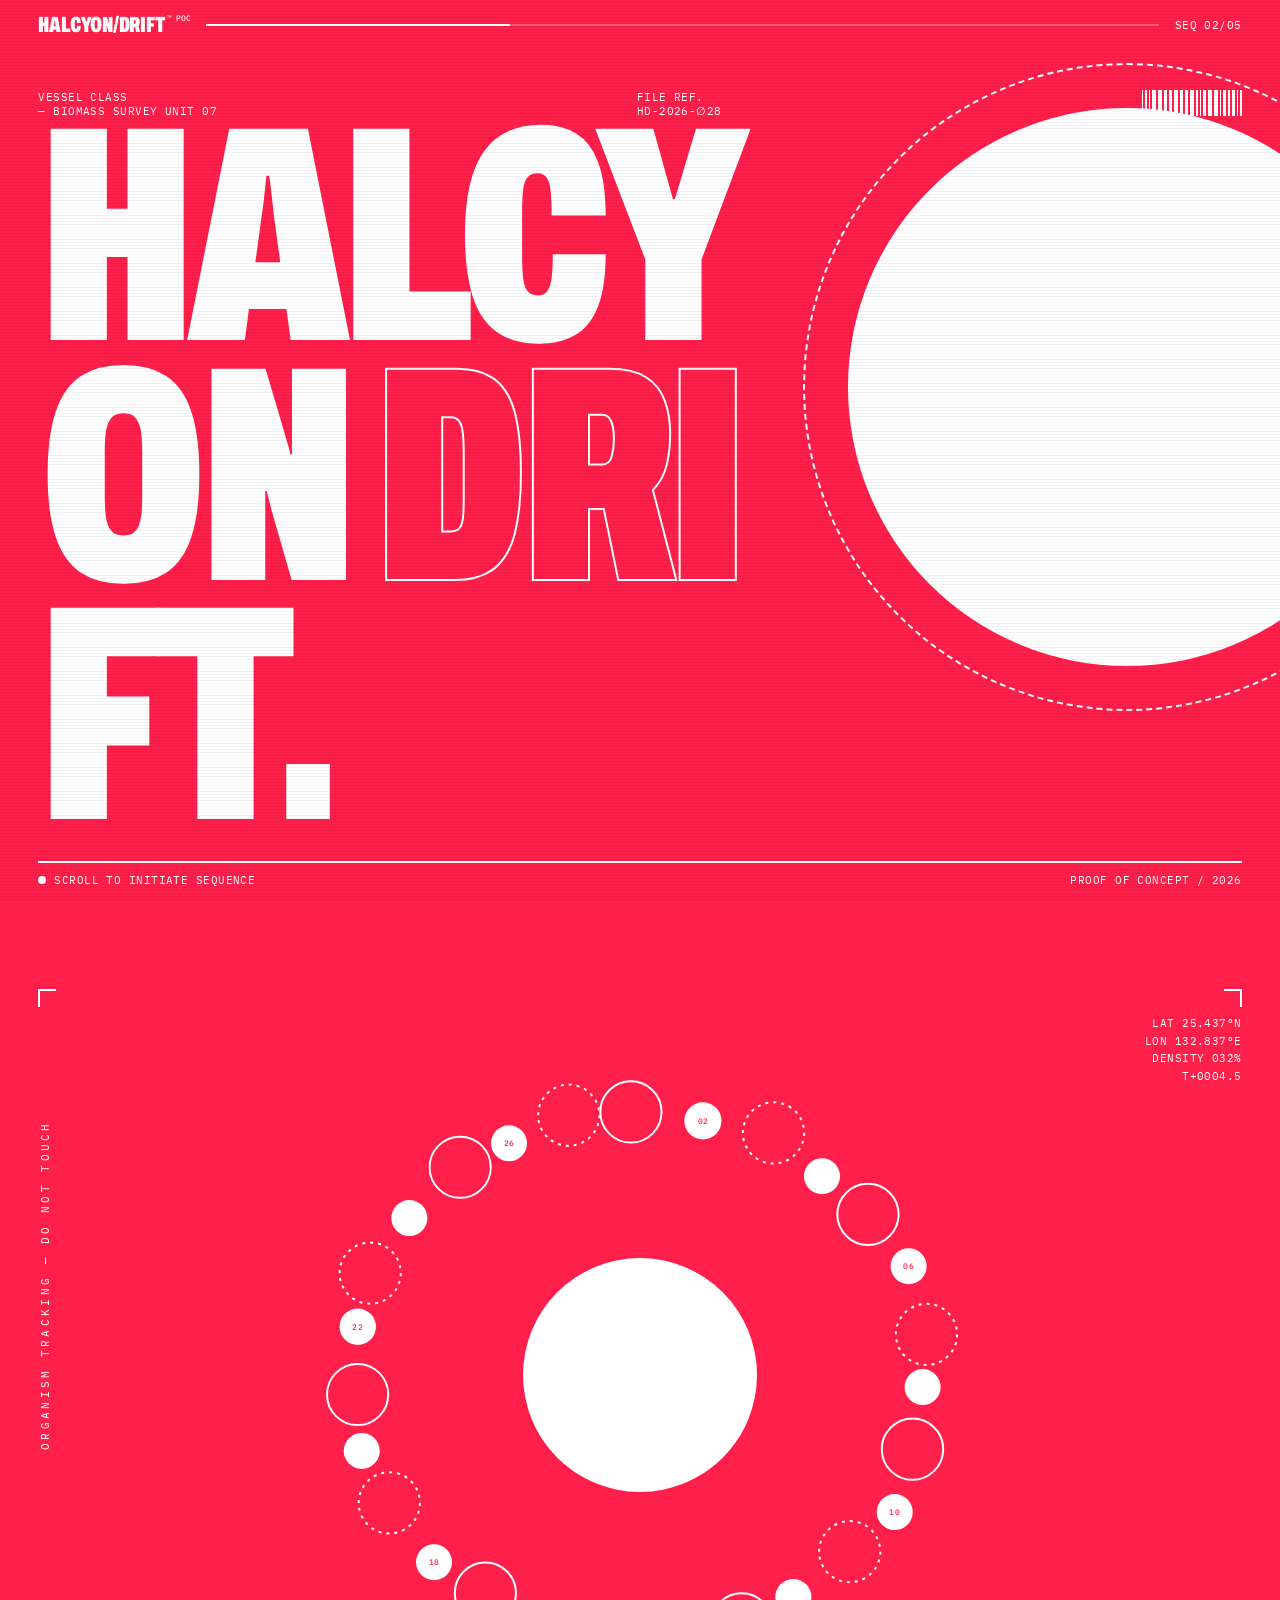
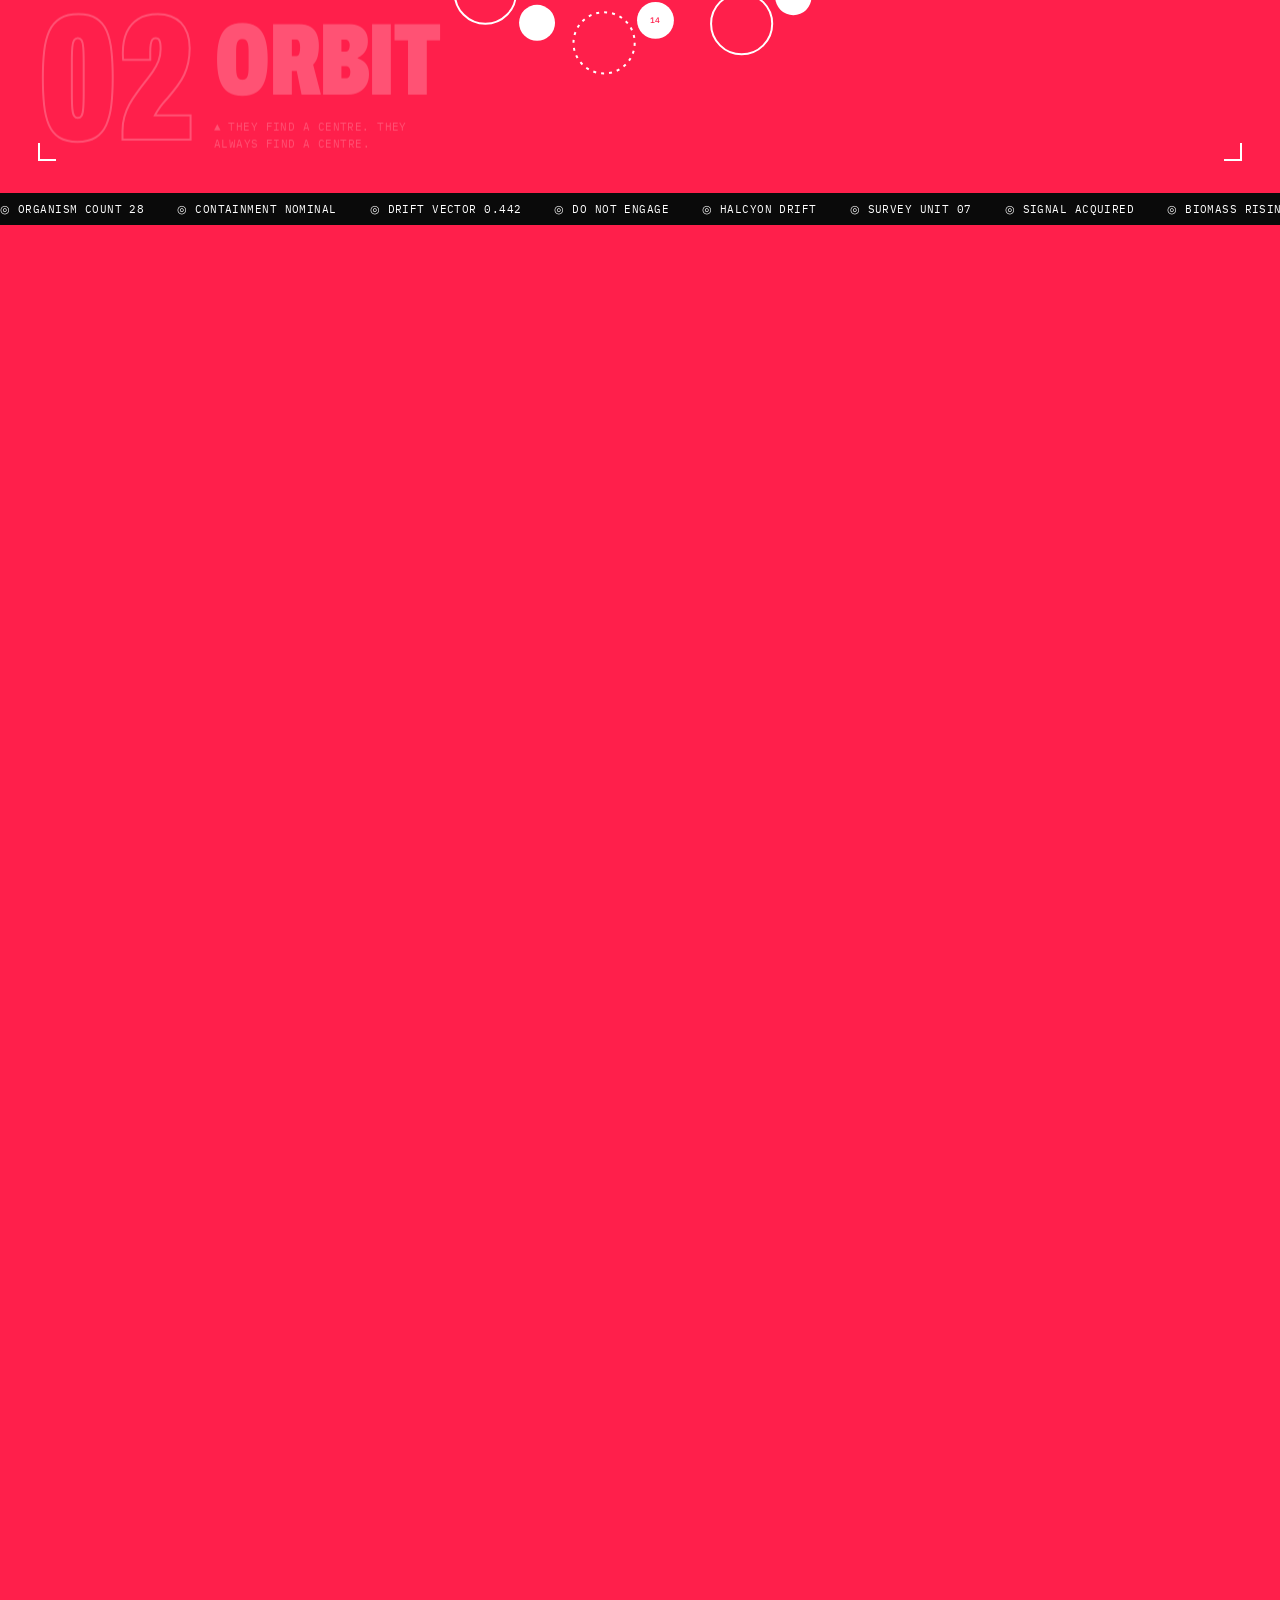
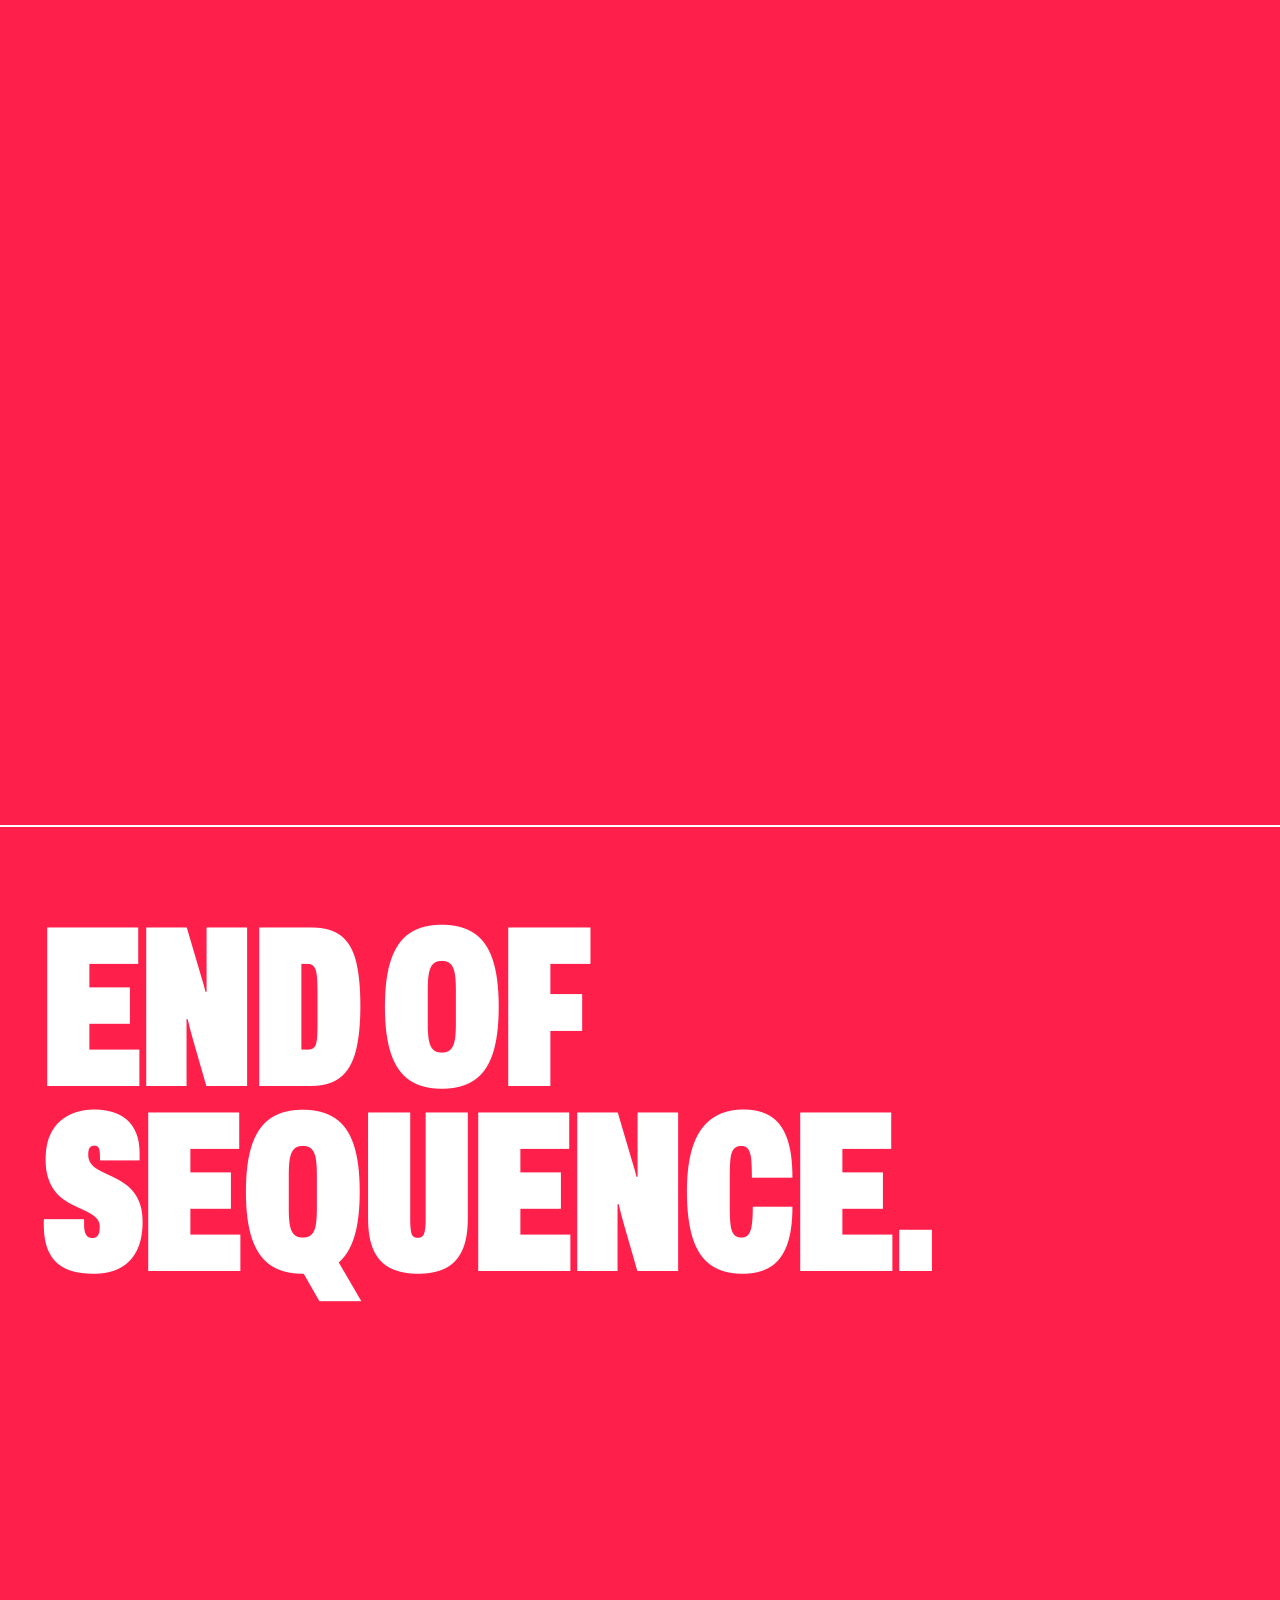
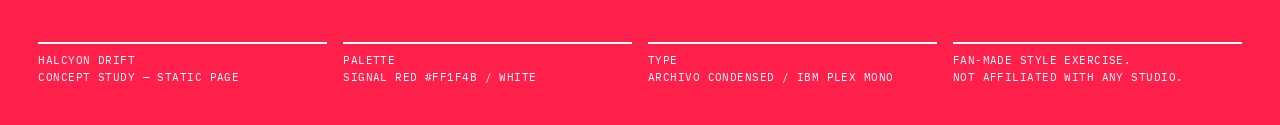
==== index.html @ d90e25b4 "Halcyon Drift captive scroll proof of concept Co-Authored-By: Claude Opus 5.5 <noreply@anthropic.com" ====
<!doctype html>
<html lang="en">
<head>
<meta charset="utf-8">
<meta name="viewport" content="width=device-width, initial-scale=1">
<title>Halcyon Drift</title>
<meta name="description" content="Proof-of-concept captive scroll sequence: abstract white bubbles on neon red.">

<!-- Fonts: Archivo (variable width, used super-condensed) + IBM Plex Mono for tiny technical labels -->
<link rel="preconnect" href="https://fonts.googleapis.com">
<link rel="preconnect" href="https://fonts.gstatic.com" crossorigin>
<link href="https://fonts.googleapis.com/css2?family=Archivo:wdth,wght@62..125,100..900&family=IBM+Plex+Mono:wght@400;500&display=swap" rel="stylesheet">

<style>
/* =========================================================
   1. DESIGN TOKENS — change these to re-skin the whole page
   ========================================================= */
:root {
  --red:   #FF1F4B;   /* neon red-pink background */
  --white: #FFFFFF;   /* bubbles + type */
  --black: #0A0A0A;   /* small accents only */
  --ink:   var(--white); /* HUD text colour (flips to red when screen goes white) */

  --display: "Archivo", "Arial Narrow", sans-serif;
  --mono: "IBM Plex Mono", ui-monospace, monospace;
  --gutter: clamp(16px, 3vw, 40px);
}
body.inverted { --ink: var(--red); }

* { box-sizing: border-box; margin: 0; padding: 0; }
html { background: var(--red); }
body {
  background: var(--red);
  color: var(--white);
  font-family: var(--mono);
  font-size: 11px;
  letter-spacing: 0.04em;
  text-transform: uppercase;
  overflow-x: hidden;
  -webkit-font-smoothing: antialiased;
}

/* Fine scanline texture over everything */
body::after {
  content: "";
  position: fixed; inset: 0;
  pointer-events: none;
  z-index: 100;
  background: repeating-linear-gradient(0deg, rgba(0,0,0,0.05) 0 1px, transparent 1px 3px);
  mix-blend-mode: multiply;
}

/* =========================================================
   2. FIXED HEADER
   ========================================================= */
.header {
  position: fixed; top: 0; left: 0; right: 0;
  z-index: 50;
  display: grid;
  grid-template-columns: auto 1fr auto;
  gap: 16px;
  align-items: center;
  padding: 14px var(--gutter);
  color: var(--ink);
  transition: color .2s;
}
.brand {
  font-family: var(--display);
  font-stretch: 62%;
  font-weight: 900;
  font-size: 22px;
  letter-spacing: -0.01em;
  line-height: 1;
}
.brand sup { font-family: var(--mono); font-size: 8px; font-weight: 500; vertical-align: top; margin-left: 2px; }
.progress { height: 2px; background: currentColor; opacity: .25; position: relative; }
.progress-fill { position: absolute; inset: 0; background: currentColor; transform-origin: left; transform: scaleX(0); opacity: 1; }
.progress-wrap { position: relative; }
.progress-wrap .progress-fill { opacity: 1; }
.counter { font-variant-numeric: tabular-nums; white-space: nowrap; }

/* =========================================================
   3. INTRO
   ========================================================= */
.intro {
  position: relative;
  min-height: 100vh; min-height: 100svh;
  padding: 90px var(--gutter) var(--gutter);
  display: grid;
  grid-template-rows: auto 1fr auto;
  overflow: hidden;
}
.intro-meta { display: flex; justify-content: space-between; gap: 16px; flex-wrap: wrap; }
.intro-meta span { display: block; }
.intro-title {
  align-self: end;
  font-family: var(--display);
  font-stretch: 62%;
  font-weight: 900;
  font-size: clamp(88px, 24vw, 380px);
  line-height: .78;
  letter-spacing: -0.03em;
  position: relative; z-index: 2;
}
.intro-title .outline { color: transparent; -webkit-text-stroke: 2px var(--white); }
.intro-foot {
  display: flex; justify-content: space-between; align-items: end; gap: 16px;
  margin-top: 24px; border-top: 2px solid var(--white); padding-top: 10px;
}
.scroll-cue { display: flex; align-items: center; gap: 8px; }
.scroll-cue i { width: 8px; height: 8px; border-radius: 50%; background: var(--white); animation: pulse 1.4s infinite; }
@keyframes pulse { 50% { transform: scale(.4); opacity: .4; } }

.intro-orb {
  position: absolute;
  width: 62vmin; height: 62vmin;
  right: -14vmin; top: 12vh;
  border-radius: 50%;
  background: var(--white);
  z-index: 1;
}
.intro-orb::after { /* ring around the orb */
  content: ""; position: absolute; inset: -5vmin;
  border: 2px dashed var(--white); border-radius: 50%;
}
.barcode { display: flex; gap: 2px; height: 26px; align-items: stretch; }
.barcode b { background: var(--white); }

/* =========================================================
   4. CAPTIVE SCROLL SEQUENCE
   The .sequence is very tall; the .stage inside "sticks" to
   the screen while you scroll through that height.
   ========================================================= */
.sequence { position: relative; height: 700vh; }
.stage {
  position: sticky; top: 0;
  height: 100vh; height: 100svh;
  overflow: hidden;
}
#bubbles { position: absolute; inset: 0; width: 100%; height: 100%; display: block; }
#bubbles text {
  font-family: var(--mono);
  font-weight: 500;
  text-anchor: middle;
  dominant-baseline: central;
  letter-spacing: 0.04em;
}

/* HUD overlay */
.hud { position: absolute; inset: 0; pointer-events: none; color: var(--ink); transition: color .2s; }
.corner { position: absolute; width: 18px; height: 18px; border: 0 solid currentColor; }
.corner.tl { top: 64px; left: var(--gutter); border-top-width: 2px; border-left-width: 2px; }
.corner.tr { top: 64px; right: var(--gutter); border-top-width: 2px; border-right-width: 2px; }
.corner.bl { bottom: 64px; left: var(--gutter); border-bottom-width: 2px; border-left-width: 2px; }
.corner.br { bottom: 64px; right: var(--gutter); border-bottom-width: 2px; border-right-width: 2px; }

.readout {
  position: absolute; top: 90px; right: var(--gutter);
  text-align: right; line-height: 1.6; font-variant-numeric: tabular-nums;
}
.vertical {
  position: absolute; left: var(--gutter); top: 50%;
  transform: translateY(-50%) rotate(180deg);
  writing-mode: vertical-rl;
  letter-spacing: .3em;
  white-space: nowrap;
  top: 40%;
}
.crosshair { position: absolute; left: 50%; top: 50%; width: 22px; height: 22px; transform: translate(-50%,-50%); opacity: .8; }
.crosshair::before, .crosshair::after { content: ""; position: absolute; background: currentColor; }
.crosshair::before { left: 50%; top: 0; bottom: 0; width: 1px; }
.crosshair::after  { top: 50%; left: 0; right: 0; height: 1px; }

/* Phase captions — one per step, faded in/out by JS */
.panel {
  position: absolute;
  left: var(--gutter); right: var(--gutter); bottom: 92px;
  display: grid; grid-template-columns: auto 1fr; gap: 6px 18px; align-items: end;
  opacity: 0;
  will-change: opacity, transform;
}
.panel .num {
  grid-row: span 2;
  font-family: var(--display); font-stretch: 62%; font-weight: 900;
  font-size: clamp(64px, 14vw, 180px); line-height: .8;
  color: transparent; -webkit-text-stroke: 2px var(--ink);
}
.panel h2 {
  font-family: var(--display); font-stretch: 62%; font-weight: 900;
  font-size: clamp(40px, 8vw, 120px); line-height: .85; letter-spacing: -0.02em;
}
.panel p { max-width: 34ch; line-height: 1.5; }
.panel p::before { content: "▲ "; }

/* Black ticker band — a small dose of black, very tDR */
.ticker {
  position: absolute; left: 0; right: 0; bottom: 0;
  background: var(--black); color: var(--white);
  height: 32px; display: flex; align-items: center; overflow: hidden; white-space: nowrap;
}
.ticker-track { display: inline-flex; animation: ticker 30s linear infinite; }
.ticker-track span { padding-right: 3em; }
@keyframes ticker { to { transform: translateX(-50%); } }

/* =========================================================
   5. OUTRO
   ========================================================= */
.outro {
  min-height: 100vh; min-height: 100svh;
  padding: 90px var(--gutter) var(--gutter);
  display: flex; flex-direction: column; justify-content: space-between;
  border-top: 2px solid var(--white);
}
.outro h3 {
  font-family: var(--display); font-stretch: 62%; font-weight: 900;
  font-size: clamp(72px, 18vw, 300px); line-height: .8; letter-spacing: -0.03em;
}
.outro-grid { display: grid; grid-template-columns: repeat(auto-fit, minmax(180px, 1fr)); gap: 16px; line-height: 1.6; }
.outro-grid div { border-top: 2px solid var(--white); padding-top: 8px; }

@media (max-width: 600px) {
  .readout { top: 84px; font-size: 10px; }
  .vertical { display: none; }
  .panel { grid-template-columns: 1fr; }
  .panel .num { grid-row: auto; }
}

@media (prefers-reduced-motion: reduce) {
  .ticker-track, .scroll-cue i { animation: none; }
}
</style>
</head>
<body>

<!-- ================= HEADER ================= -->
<header class="header">
  <div class="brand">HALCYON/DRIFT<sup>™ POC</sup></div>
  <div class="progress-wrap"><div class="progress"></div><div class="progress-fill" id="progressFill"></div></div>
  <div class="counter" id="counter">SEQ 00/05</div>
</header>

<!-- ================= INTRO ================= -->
<section class="intro">
  <div class="intro-meta">
    <div><span>Vessel class</span><span>— Biomass survey unit 07</span></div>
    <div><span>File ref.</span><span>HD-2026-∅28</span></div>
    <div class="barcode" aria-hidden="true" id="barcode"></div>
  </div>
  <div class="intro-orb" aria-hidden="true"></div>
  <h1 class="intro-title">HALCY<br>ON <span class="outline">DRI</span><br>FT.</h1>
  <div class="intro-foot">
    <div class="scroll-cue"><i></i> Scroll to initiate sequence</div>
    <div>Proof of concept / 2026</div>
  </div>
</section>

<!-- ================= CAPTIVE SEQUENCE ================= -->
<section class="sequence" id="sequence">
  <div class="stage">
    <svg id="bubbles" aria-hidden="true"></svg>

    <div class="hud">
      <span class="corner tl"></span><span class="corner tr"></span>
      <span class="corner bl"></span><span class="corner br"></span>
      <div class="crosshair"></div>
      <div class="vertical">Organism tracking — do not touch</div>
      <div class="readout" id="readout"></div>

      <!-- Edit these captions freely. data-at = where in the sequence (0 → 1) the caption peaks -->
      <div class="panel" data-at="0">
        <div class="num">01</div><h2>Spores</h2>
        <p>Twenty-eight bodies detected. Origin unknown. Drift pattern: irregular.</p>
      </div>
      <div class="panel" data-at="0.25">
        <div class="num">02</div><h2>Orbit</h2>
        <p>They find a centre. They always find a centre.</p>
      </div>
      <div class="panel" data-at="0.5">
        <div class="num">03</div><h2>Matrix</h2>
        <p>Sorted. Indexed. Made legible for the operator.</p>
      </div>
      <div class="panel" data-at="0.75">
        <div class="num">04</div><h2>One body</h2>
        <p>Absorption complete. Individual identifiers revoked.</p>
      </div>
      <div class="panel" data-at="1">
        <div class="num">05</div><h2>Release</h2>
        <p>Containment breach. Exit the vessel immediately.</p>
      </div>
    </div>

    <div class="ticker" aria-hidden="true">
      <div class="ticker-track" id="ticker"></div>
    </div>
  </div>
</section>

<!-- ================= OUTRO ================= -->
<section class="outro">
  <h3>END OF<br>SEQUENCE.</h3>
  <div class="outro-grid">
    <div>Halcyon Drift<br>Concept study — static page</div>
    <div>Palette<br>Signal red #FF1F4B / White</div>
    <div>Type<br>Archivo condensed / IBM Plex Mono</div>
    <div>Fan-made style exercise.<br>Not affiliated with any studio.</div>
  </div>
</section>

<script>
/* =========================================================
   SETTINGS — the fun knobs
   ========================================================= */
const COUNT  = 28;    // number of bubbles
const SEED   = 7;     // change for a different random arrangement
const SMOOTH = 0.1;   // 0.05 = floaty, 0.3 = snappy

const reduceMotion = matchMedia("(prefers-reduced-motion: reduce)").matches;
const svg = document.getElementById("bubbles");
const NS = "http://www.w3.org/2000/svg";

/* Tiny seeded random number generator so the layout is the same every load */
function rng(seed) {
  return () => {
    seed |= 0; seed = seed + 0x6D2B79F5 | 0;
    let t = Math.imul(seed ^ seed >>> 15, 1 | seed);
    t = t + Math.imul(t ^ t >>> 7, 61 | t) ^ t;
    return ((t ^ t >>> 14) >>> 0) / 4294967296;
  };
}
const rand = rng(SEED);
const R = Array.from({ length: COUNT }, () => [rand(), rand(), rand(), rand()]);

/* ---------- Decorative bits: barcode + ticker ---------- */
document.getElementById("barcode").innerHTML =
  Array.from({ length: 22 }, () => `<b style="width:${1 + Math.floor(rand() * 4)}px"></b>`).join("");
const tickerText = ["Organism count 28", "Containment nominal", "Drift vector 0.442", "Do not engage",
  "Halcyon drift", "Survey unit 07", "Signal acquired", "Biomass rising"].map(t => `<span>◎ ${t}</span>`).join("");
document.getElementById("ticker").innerHTML = tickerText + tickerText;

/* ---------- Build the bubbles (SVG circles + labels) ---------- */
// Style cycle: filled / outline / filled+label / dashed outline. Bubble 0 is always the big filled one.
const bubbles = R.map((r, i) => {
  const type = i === 0 ? 0 : i % 4;
  const g = document.createElementNS(NS, "g");
  const c = document.createElementNS(NS, "circle");
  const filled = type === 0 || type === 2;
  c.setAttribute("fill", filled ? "#fff" : "none");
  c.setAttribute("stroke", "#fff");
  c.setAttribute("stroke-width", filled ? 0 : 2);
  if (type === 3) c.setAttribute("stroke-dasharray", "3 5");
  const t = document.createElementNS(NS, "text");
  t.setAttribute("fill", filled ? "#FF1F4B" : "#fff");
  t.textContent = String(i).padStart(2, "0");
  g.append(c, t);
  svg.append(g);
  return { c, t, type };
});

/* =========================================================
   LAYOUTS — each returns a target {x, y, r} for every bubble.
   The scroll sequence blends from one layout to the next.
   ========================================================= */
let W, H, VMIN, layouts;

function buildLayouts() {
  W = innerWidth; H = innerHeight; VMIN = Math.min(W, H) / 100;
  svg.setAttribute("viewBox", `0 0 ${W} ${H}`);
  const cx = W / 2, cy = H / 2;
  const diag = Math.hypot(W, H);

  // 1. Scatter — random drifting spores
  const scatter = R.map(([a, b, c], i) => ({
    x: W * (0.08 + 0.84 * a),
    y: H * (0.14 + 0.66 * b),
    r: VMIN * (i % 7 === 0 ? 7 + c * 4 : 1 + c * 4.5),
  }));

  // 2. Orbit — one nucleus with a ring of satellites
  const ring = VMIN * 32;
  const orbit = R.map((_, i) => {
    if (i === 0) return { x: cx, y: cy, r: VMIN * 13 };
    const ang = ((i - 1) / (COUNT - 1)) * Math.PI * 2 - Math.PI / 2;
    return { x: cx + Math.cos(ang) * ring, y: cy + Math.sin(ang) * ring * 0.92, r: VMIN * (i % 2 ? 3.4 : 2) };
  });

  // 3. Matrix — a halftone grid: bubbles shrink away from the centre
  const cols = W > H ? 7 : 4, rows = Math.ceil(COUNT / cols);
  const cell = Math.min((W * 0.8) / cols, (H * 0.58) / rows);
  const maxD = Math.hypot(cols / 2, rows / 2);
  const matrix = R.map((_, i) => {
    const col = i % cols, row = Math.floor(i / cols);
    const gx = col - (cols - 1) / 2, gy = row - (rows - 1) / 2;
    const fall = 1 - Math.hypot(gx, gy) / maxD;
    return { x: cx + gx * cell, y: cy - H * 0.04 + gy * cell, r: cell * 0.46 * (0.25 + 0.75 * fall) };
  });

  // 4. One body — bubble 0 swells to cover the whole screen
  const one = R.map((_, i) => i === 0
    ? { x: cx, y: cy, r: diag * 0.6 }
    : { x: cx, y: cy, r: VMIN * 0.5 });

  // 5. Release — everything bursts outward, bubble 0 becomes a full stop
  const release = R.map(([a, b, c], i) => {
    if (i === 0) return { x: cx, y: cy, r: VMIN * 1.6 };
    const ang = (i / COUNT) * Math.PI * 2 + a;
    const dist = diag * (0.3 + b * 0.35);
    return { x: cx + Math.cos(ang) * dist, y: cy + Math.sin(ang) * dist, r: VMIN * (3 + c * 16) };
  });

  // Keep loose bubbles out of the caption zone (bottom-left) so white text stays readable
  const capRight = Math.min(W * 0.5, 640), capTop = H - 250;
  [scatter, release].forEach(layout => layout.forEach((b, i) => {
    if (i === 0) return;
    if (b.x - b.r < capRight && b.y + b.r > capTop) b.y = capTop - b.r - 12;
  }));

  layouts = [scatter, orbit, matrix, one, release];
}

/* ---------- Helpers ---------- */
const clamp = (v, a = 0, b = 1) => Math.min(b, Math.max(a, v));
const ease = t => t < 0.5 ? 4 * t * t * t : 1 - Math.pow(-2 * t + 2, 3) / 2; // easeInOutCubic
const lerp = (a, b, t) => a + (b - a) * t;

/* ---------- Scroll → progress (0 at start of sequence, 1 at end) ---------- */
const section = document.getElementById("sequence");
function targetProgress() {
  const rect = section.getBoundingClientRect();
  return clamp(-rect.top / (section.offsetHeight - innerHeight));
}

const panels = [...document.querySelectorAll(".panel")];
const readout = document.getElementById("readout");
const counter = document.getElementById("counter");
const progressFill = document.getElementById("progressFill");

let progress = targetProgress();

function frame(time) {
  progress += (targetProgress() - progress) * (reduceMotion ? 1 : SMOOTH);
  const steps = layouts.length - 1;
  const pos = progress * steps;                 // e.g. 1.6 = 60% of the way from layout 1 → 2
  const k = Math.min(Math.floor(pos), steps - 1);
  const local = pos - k;
  const hold = clamp((local - 0.15) / 0.7);     // brief "hold" at each layout so it reads clearly
  const from = layouts[k], to = layouts[k + 1];

  bubbles.forEach((b, i) => {
    // Stagger: each bubble starts moving slightly later than the previous one
    const t = ease(clamp((hold - R[i][3] * 0.3) / 0.7));
    let x = lerp(from[i].x, to[i].x, t);
    let y = lerp(from[i].y, to[i].y, t);
    const r = Math.max(0, lerp(from[i].r, to[i].r, t));
    if (!reduceMotion && i !== 0) {             // gentle idle wobble
      x += Math.sin(time / 1400 + i * 1.7) * VMIN * 0.6;
      y += Math.cos(time / 1700 + i * 2.3) * VMIN * 0.6;
    }
    b.c.setAttribute("cx", x); b.c.setAttribute("cy", y); b.c.setAttribute("r", r);
    b.t.setAttribute("x", x); b.t.setAttribute("y", y);
    b.t.setAttribute("font-size", Math.max(8, r * 0.38));
    b.t.style.opacity = b.type === 2 && r > 16 ? 1 : 0;   // only some bubbles get a number
  });

  // Screen fully covered by bubble 0 → flip HUD to red
  const r0 = +bubbles[0].c.getAttribute("r");
  document.body.classList.toggle("inverted", r0 >= Math.hypot(W, H) / 2);

  // Captions: each peaks at its data-at value
  panels.forEach(p => {
    const d = Math.abs(progress - +p.dataset.at);
    const o = clamp(1 - d / 0.09);
    p.style.opacity = o;
    p.style.transform = `translateY(${(1 - o) * 24}px)`;
  });

  // HUD numbers
  const step = Math.round(progress * steps) + 1;
  counter.textContent = `SEQ ${String(progress > 0.001 ? step : 0).padStart(2, "0")}/05`;
  progressFill.style.transform = `scaleX(${progress})`;
  readout.innerHTML =
    `LAT ${(12.304 + progress * 41.17).toFixed(3)}°N<br>` +
    `LON ${(140.11 - progress * 22.8).toFixed(3)}°E<br>` +
    `DENSITY ${String(Math.round(progress * 100)).padStart(3, "0")}%<br>` +
    `T+${(time / 1000).toFixed(1).padStart(6, "0")}`;

  requestAnimationFrame(frame);
}

buildLayouts();
addEventListener("resize", buildLayouts);
requestAnimationFrame(frame);
</script>
</body>
</html>
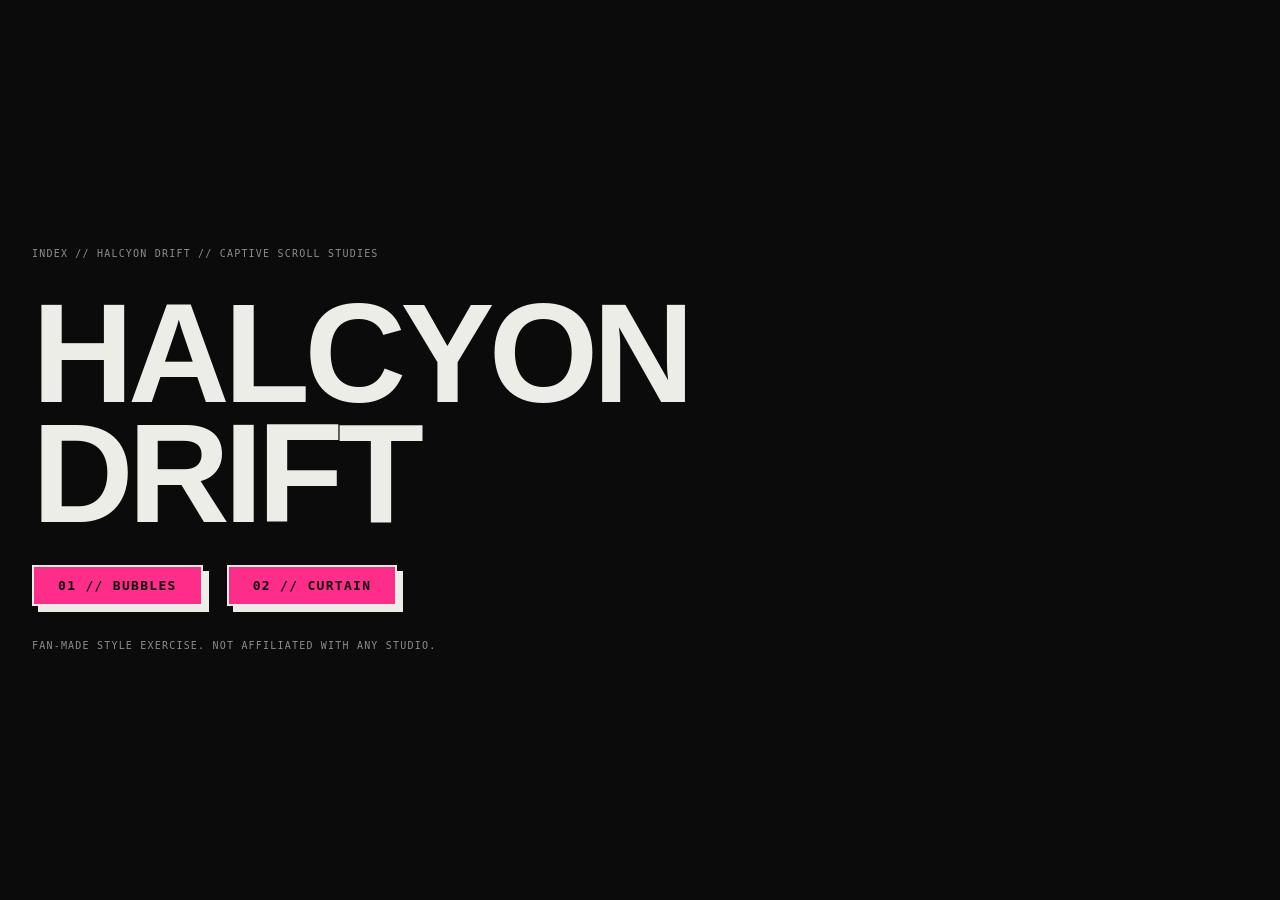
==== commit 118d5974: "Restructure into bubbles/ and curtain/; restyle curtain to Graphic Realism guide - bubbles/: origina" ====
--- a/index.html
+++ b/index.html
@@ -3,492 +3,25 @@
 <head>
 <meta charset="utf-8">
 <meta name="viewport" content="width=device-width, initial-scale=1">
-<title>Halcyon Drift</title>
-<meta name="description" content="Proof-of-concept captive scroll sequence: abstract white bubbles on neon red.">
-
-<!-- Fonts: Archivo (variable width, used super-condensed) + IBM Plex Mono for tiny technical labels -->
-<link rel="preconnect" href="https://fonts.googleapis.com">
-<link rel="preconnect" href="https://fonts.gstatic.com" crossorigin>
-<link href="https://fonts.googleapis.com/css2?family=Archivo:wdth,wght@62..125,100..900&family=IBM+Plex+Mono:wght@400;500&display=swap" rel="stylesheet">
-
+<title>Halcyon Drift — Index</title>
+<link rel="stylesheet" href="curtain/styles/tokens.css">
+<link rel="stylesheet" href="curtain/styles/base.css">
+<link rel="stylesheet" href="curtain/styles/components.css">
 <style>
-/* =========================================================
-   1. DESIGN TOKENS — change these to re-skin the whole page
-   ========================================================= */
-:root {
-  --red:   #FF1F4B;   /* neon red-pink background */
-  --white: #FFFFFF;   /* bubbles + type */
-  --black: #0A0A0A;   /* small accents only */
-  --ink:   var(--white); /* HUD text colour (flips to red when screen goes white) */
-
-  --display: "Archivo", "Arial Narrow", sans-serif;
-  --mono: "IBM Plex Mono", ui-monospace, monospace;
-  --gutter: clamp(16px, 3vw, 40px);
-}
-body.inverted { --ink: var(--red); }
-
-* { box-sizing: border-box; margin: 0; padding: 0; }
-html { background: var(--red); }
-body {
-  background: var(--red);
-  color: var(--white);
-  font-family: var(--mono);
-  font-size: 11px;
-  letter-spacing: 0.04em;
-  text-transform: uppercase;
-  overflow-x: hidden;
-  -webkit-font-smoothing: antialiased;
-}
-
-/* Fine scanline texture over everything */
-body::after {
-  content: "";
-  position: fixed; inset: 0;
-  pointer-events: none;
-  z-index: 100;
-  background: repeating-linear-gradient(0deg, rgba(0,0,0,0.05) 0 1px, transparent 1px 3px);
-  mix-blend-mode: multiply;
-}
-
-/* =========================================================
-   2. FIXED HEADER
-   ========================================================= */
-.header {
-  position: fixed; top: 0; left: 0; right: 0;
-  z-index: 50;
-  display: grid;
-  grid-template-columns: auto 1fr auto;
-  gap: 16px;
-  align-items: center;
-  padding: 14px var(--gutter);
-  color: var(--ink);
-  transition: color .2s;
-}
-.brand {
-  font-family: var(--display);
-  font-stretch: 62%;
-  font-weight: 900;
-  font-size: 22px;
-  letter-spacing: -0.01em;
-  line-height: 1;
-}
-.brand sup { font-family: var(--mono); font-size: 8px; font-weight: 500; vertical-align: top; margin-left: 2px; }
-.progress { height: 2px; background: currentColor; opacity: .25; position: relative; }
-.progress-fill { position: absolute; inset: 0; background: currentColor; transform-origin: left; transform: scaleX(0); opacity: 1; }
-.progress-wrap { position: relative; }
-.progress-wrap .progress-fill { opacity: 1; }
-.counter { font-variant-numeric: tabular-nums; white-space: nowrap; }
-
-/* =========================================================
-   3. INTRO
-   ========================================================= */
-.intro {
-  position: relative;
-  min-height: 100vh; min-height: 100svh;
-  padding: 90px var(--gutter) var(--gutter);
-  display: grid;
-  grid-template-rows: auto 1fr auto;
-  overflow: hidden;
-}
-.intro-meta { display: flex; justify-content: space-between; gap: 16px; flex-wrap: wrap; }
-.intro-meta span { display: block; }
-.intro-title {
-  align-self: end;
-  font-family: var(--display);
-  font-stretch: 62%;
-  font-weight: 900;
-  font-size: clamp(88px, 24vw, 380px);
-  line-height: .78;
-  letter-spacing: -0.03em;
-  position: relative; z-index: 2;
-}
-.intro-title .outline { color: transparent; -webkit-text-stroke: 2px var(--white); }
-.intro-foot {
-  display: flex; justify-content: space-between; align-items: end; gap: 16px;
-  margin-top: 24px; border-top: 2px solid var(--white); padding-top: 10px;
-}
-.scroll-cue { display: flex; align-items: center; gap: 8px; }
-.scroll-cue i { width: 8px; height: 8px; border-radius: 50%; background: var(--white); animation: pulse 1.4s infinite; }
-@keyframes pulse { 50% { transform: scale(.4); opacity: .4; } }
-
-.intro-orb {
-  position: absolute;
-  width: 62vmin; height: 62vmin;
-  right: -14vmin; top: 12vh;
-  border-radius: 50%;
-  background: var(--white);
-  z-index: 1;
-}
-.intro-orb::after { /* ring around the orb */
-  content: ""; position: absolute; inset: -5vmin;
-  border: 2px dashed var(--white); border-radius: 50%;
-}
-.barcode { display: flex; gap: 2px; height: 26px; align-items: stretch; }
-.barcode b { background: var(--white); }
-
-/* =========================================================
-   4. CAPTIVE SCROLL SEQUENCE
-   The .sequence is very tall; the .stage inside "sticks" to
-   the screen while you scroll through that height.
-   ========================================================= */
-.sequence { position: relative; height: 700vh; }
-.stage {
-  position: sticky; top: 0;
-  height: 100vh; height: 100svh;
-  overflow: hidden;
-}
-#bubbles { position: absolute; inset: 0; width: 100%; height: 100%; display: block; }
-#bubbles text {
-  font-family: var(--mono);
-  font-weight: 500;
-  text-anchor: middle;
-  dominant-baseline: central;
-  letter-spacing: 0.04em;
-}
-
-/* HUD overlay */
-.hud { position: absolute; inset: 0; pointer-events: none; color: var(--ink); transition: color .2s; }
-.corner { position: absolute; width: 18px; height: 18px; border: 0 solid currentColor; }
-.corner.tl { top: 64px; left: var(--gutter); border-top-width: 2px; border-left-width: 2px; }
-.corner.tr { top: 64px; right: var(--gutter); border-top-width: 2px; border-right-width: 2px; }
-.corner.bl { bottom: 64px; left: var(--gutter); border-bottom-width: 2px; border-left-width: 2px; }
-.corner.br { bottom: 64px; right: var(--gutter); border-bottom-width: 2px; border-right-width: 2px; }
-
-.readout {
-  position: absolute; top: 90px; right: var(--gutter);
-  text-align: right; line-height: 1.6; font-variant-numeric: tabular-nums;
-}
-.vertical {
-  position: absolute; left: var(--gutter); top: 50%;
-  transform: translateY(-50%) rotate(180deg);
-  writing-mode: vertical-rl;
-  letter-spacing: .3em;
-  white-space: nowrap;
-  top: 40%;
-}
-.crosshair { position: absolute; left: 50%; top: 50%; width: 22px; height: 22px; transform: translate(-50%,-50%); opacity: .8; }
-.crosshair::before, .crosshair::after { content: ""; position: absolute; background: currentColor; }
-.crosshair::before { left: 50%; top: 0; bottom: 0; width: 1px; }
-.crosshair::after  { top: 50%; left: 0; right: 0; height: 1px; }
-
-/* Phase captions — one per step, faded in/out by JS */
-.panel {
-  position: absolute;
-  left: var(--gutter); right: var(--gutter); bottom: 92px;
-  display: grid; grid-template-columns: auto 1fr; gap: 6px 18px; align-items: end;
-  opacity: 0;
-  will-change: opacity, transform;
-}
-.panel .num {
-  grid-row: span 2;
-  font-family: var(--display); font-stretch: 62%; font-weight: 900;
-  font-size: clamp(64px, 14vw, 180px); line-height: .8;
-  color: transparent; -webkit-text-stroke: 2px var(--ink);
-}
-.panel h2 {
-  font-family: var(--display); font-stretch: 62%; font-weight: 900;
-  font-size: clamp(40px, 8vw, 120px); line-height: .85; letter-spacing: -0.02em;
-}
-.panel p { max-width: 34ch; line-height: 1.5; }
-.panel p::before { content: "▲ "; }
-
-/* Black ticker band — a small dose of black, very tDR */
-.ticker {
-  position: absolute; left: 0; right: 0; bottom: 0;
-  background: var(--black); color: var(--white);
-  height: 32px; display: flex; align-items: center; overflow: hidden; white-space: nowrap;
-}
-.ticker-track { display: inline-flex; animation: ticker 30s linear infinite; }
-.ticker-track span { padding-right: 3em; }
-@keyframes ticker { to { transform: translateX(-50%); } }
-
-/* =========================================================
-   5. OUTRO
-   ========================================================= */
-.outro {
-  min-height: 100vh; min-height: 100svh;
-  padding: 90px var(--gutter) var(--gutter);
-  display: flex; flex-direction: column; justify-content: space-between;
-  border-top: 2px solid var(--white);
-}
-.outro h3 {
-  font-family: var(--display); font-stretch: 62%; font-weight: 900;
-  font-size: clamp(72px, 18vw, 300px); line-height: .8; letter-spacing: -0.03em;
-}
-.outro-grid { display: grid; grid-template-columns: repeat(auto-fit, minmax(180px, 1fr)); gap: 16px; line-height: 1.6; }
-.outro-grid div { border-top: 2px solid var(--white); padding-top: 8px; }
-
-@media (max-width: 600px) {
-  .readout { top: 84px; font-size: 10px; }
-  .vertical { display: none; }
-  .panel { grid-template-columns: 1fr; }
-  .panel .num { grid-row: auto; }
-}
-
-@media (prefers-reduced-motion: reduce) {
-  .ticker-track, .scroll-cue i { animation: none; }
-}
+  main { min-height: 100vh; padding: var(--s-16) var(--gutter); display: grid; align-content: center; gap: var(--s-8); }
+  h1 { font-size: var(--fs-h1); }
+  .links { display: flex; flex-wrap: wrap; gap: var(--s-6); }
 </style>
 </head>
 <body>
-
-<!-- ================= HEADER ================= -->
-<header class="header">
-  <div class="brand">HALCYON/DRIFT<sup>™ POC</sup></div>
-  <div class="progress-wrap"><div class="progress"></div><div class="progress-fill" id="progressFill"></div></div>
-  <div class="counter" id="counter">SEQ 00/05</div>
-</header>
-
-<!-- ================= INTRO ================= -->
-<section class="intro">
-  <div class="intro-meta">
-    <div><span>Vessel class</span><span>— Biomass survey unit 07</span></div>
-    <div><span>File ref.</span><span>HD-2026-∅28</span></div>
-    <div class="barcode" aria-hidden="true" id="barcode"></div>
+<main>
+  <p class="label">INDEX // HALCYON DRIFT // CAPTIVE SCROLL STUDIES</p>
+  <h1>Halcyon<br>Drift</h1>
+  <div class="links">
+    <a class="btn" href="bubbles/">01 // Bubbles</a>
+    <a class="btn" href="curtain/">02 // Curtain</a>
   </div>
-  <div class="intro-orb" aria-hidden="true"></div>
-  <h1 class="intro-title">HALCY<br>ON <span class="outline">DRI</span><br>FT.</h1>
-  <div class="intro-foot">
-    <div class="scroll-cue"><i></i> Scroll to initiate sequence</div>
-    <div>Proof of concept / 2026</div>
-  </div>
-</section>
-
-<!-- ================= CAPTIVE SEQUENCE ================= -->
-<section class="sequence" id="sequence">
-  <div class="stage">
-    <svg id="bubbles" aria-hidden="true"></svg>
-
-    <div class="hud">
-      <span class="corner tl"></span><span class="corner tr"></span>
-      <span class="corner bl"></span><span class="corner br"></span>
-      <div class="crosshair"></div>
-      <div class="vertical">Organism tracking — do not touch</div>
-      <div class="readout" id="readout"></div>
-
-      <!-- Edit these captions freely. data-at = where in the sequence (0 → 1) the caption peaks -->
-      <div class="panel" data-at="0">
-        <div class="num">01</div><h2>Spores</h2>
-        <p>Twenty-eight bodies detected. Origin unknown. Drift pattern: irregular.</p>
-      </div>
-      <div class="panel" data-at="0.25">
-        <div class="num">02</div><h2>Orbit</h2>
-        <p>They find a centre. They always find a centre.</p>
-      </div>
-      <div class="panel" data-at="0.5">
-        <div class="num">03</div><h2>Matrix</h2>
-        <p>Sorted. Indexed. Made legible for the operator.</p>
-      </div>
-      <div class="panel" data-at="0.75">
-        <div class="num">04</div><h2>One body</h2>
-        <p>Absorption complete. Individual identifiers revoked.</p>
-      </div>
-      <div class="panel" data-at="1">
-        <div class="num">05</div><h2>Release</h2>
-        <p>Containment breach. Exit the vessel immediately.</p>
-      </div>
-    </div>
-
-    <div class="ticker" aria-hidden="true">
-      <div class="ticker-track" id="ticker"></div>
-    </div>
-  </div>
-</section>
-
-<!-- ================= OUTRO ================= -->
-<section class="outro">
-  <h3>END OF<br>SEQUENCE.</h3>
-  <div class="outro-grid">
-    <div>Halcyon Drift<br>Concept study — static page</div>
-    <div>Palette<br>Signal red #FF1F4B / White</div>
-    <div>Type<br>Archivo condensed / IBM Plex Mono</div>
-    <div>Fan-made style exercise.<br>Not affiliated with any studio.</div>
-  </div>
-</section>
-
-<script>
-/* =========================================================
-   SETTINGS — the fun knobs
-   ========================================================= */
-const COUNT  = 28;    // number of bubbles
-const SEED   = 7;     // change for a different random arrangement
-const SMOOTH = 0.1;   // 0.05 = floaty, 0.3 = snappy
-
-const reduceMotion = matchMedia("(prefers-reduced-motion: reduce)").matches;
-const svg = document.getElementById("bubbles");
-const NS = "http://www.w3.org/2000/svg";
-
-/* Tiny seeded random number generator so the layout is the same every load */
-function rng(seed) {
-  return () => {
-    seed |= 0; seed = seed + 0x6D2B79F5 | 0;
-    let t = Math.imul(seed ^ seed >>> 15, 1 | seed);
-    t = t + Math.imul(t ^ t >>> 7, 61 | t) ^ t;
-    return ((t ^ t >>> 14) >>> 0) / 4294967296;
-  };
-}
-const rand = rng(SEED);
-const R = Array.from({ length: COUNT }, () => [rand(), rand(), rand(), rand()]);
-
-/* ---------- Decorative bits: barcode + ticker ---------- */
-document.getElementById("barcode").innerHTML =
-  Array.from({ length: 22 }, () => `<b style="width:${1 + Math.floor(rand() * 4)}px"></b>`).join("");
-const tickerText = ["Organism count 28", "Containment nominal", "Drift vector 0.442", "Do not engage",
-  "Halcyon drift", "Survey unit 07", "Signal acquired", "Biomass rising"].map(t => `<span>◎ ${t}</span>`).join("");
-document.getElementById("ticker").innerHTML = tickerText + tickerText;
-
-/* ---------- Build the bubbles (SVG circles + labels) ---------- */
-// Style cycle: filled / outline / filled+label / dashed outline. Bubble 0 is always the big filled one.
-const bubbles = R.map((r, i) => {
-  const type = i === 0 ? 0 : i % 4;
-  const g = document.createElementNS(NS, "g");
-  const c = document.createElementNS(NS, "circle");
-  const filled = type === 0 || type === 2;
-  c.setAttribute("fill", filled ? "#fff" : "none");
-  c.setAttribute("stroke", "#fff");
-  c.setAttribute("stroke-width", filled ? 0 : 2);
-  if (type === 3) c.setAttribute("stroke-dasharray", "3 5");
-  const t = document.createElementNS(NS, "text");
-  t.setAttribute("fill", filled ? "#FF1F4B" : "#fff");
-  t.textContent = String(i).padStart(2, "0");
-  g.append(c, t);
-  svg.append(g);
-  return { c, t, type };
-});
-
-/* =========================================================
-   LAYOUTS — each returns a target {x, y, r} for every bubble.
-   The scroll sequence blends from one layout to the next.
-   ========================================================= */
-let W, H, VMIN, layouts;
-
-function buildLayouts() {
-  W = innerWidth; H = innerHeight; VMIN = Math.min(W, H) / 100;
-  svg.setAttribute("viewBox", `0 0 ${W} ${H}`);
-  const cx = W / 2, cy = H / 2;
-  const diag = Math.hypot(W, H);
-
-  // 1. Scatter — random drifting spores
-  const scatter = R.map(([a, b, c], i) => ({
-    x: W * (0.08 + 0.84 * a),
-    y: H * (0.14 + 0.66 * b),
-    r: VMIN * (i % 7 === 0 ? 7 + c * 4 : 1 + c * 4.5),
-  }));
-
-  // 2. Orbit — one nucleus with a ring of satellites
-  const ring = VMIN * 32;
-  const orbit = R.map((_, i) => {
-    if (i === 0) return { x: cx, y: cy, r: VMIN * 13 };
-    const ang = ((i - 1) / (COUNT - 1)) * Math.PI * 2 - Math.PI / 2;
-    return { x: cx + Math.cos(ang) * ring, y: cy + Math.sin(ang) * ring * 0.92, r: VMIN * (i % 2 ? 3.4 : 2) };
-  });
-
-  // 3. Matrix — a halftone grid: bubbles shrink away from the centre
-  const cols = W > H ? 7 : 4, rows = Math.ceil(COUNT / cols);
-  const cell = Math.min((W * 0.8) / cols, (H * 0.58) / rows);
-  const maxD = Math.hypot(cols / 2, rows / 2);
-  const matrix = R.map((_, i) => {
-    const col = i % cols, row = Math.floor(i / cols);
-    const gx = col - (cols - 1) / 2, gy = row - (rows - 1) / 2;
-    const fall = 1 - Math.hypot(gx, gy) / maxD;
-    return { x: cx + gx * cell, y: cy - H * 0.04 + gy * cell, r: cell * 0.46 * (0.25 + 0.75 * fall) };
-  });
-
-  // 4. One body — bubble 0 swells to cover the whole screen
-  const one = R.map((_, i) => i === 0
-    ? { x: cx, y: cy, r: diag * 0.6 }
-    : { x: cx, y: cy, r: VMIN * 0.5 });
-
-  // 5. Release — everything bursts outward, bubble 0 becomes a full stop
-  const release = R.map(([a, b, c], i) => {
-    if (i === 0) return { x: cx, y: cy, r: VMIN * 1.6 };
-    const ang = (i / COUNT) * Math.PI * 2 + a;
-    const dist = diag * (0.3 + b * 0.35);
-    return { x: cx + Math.cos(ang) * dist, y: cy + Math.sin(ang) * dist, r: VMIN * (3 + c * 16) };
-  });
-
-  // Keep loose bubbles out of the caption zone (bottom-left) so white text stays readable
-  const capRight = Math.min(W * 0.5, 640), capTop = H - 250;
-  [scatter, release].forEach(layout => layout.forEach((b, i) => {
-    if (i === 0) return;
-    if (b.x - b.r < capRight && b.y + b.r > capTop) b.y = capTop - b.r - 12;
-  }));
-
-  layouts = [scatter, orbit, matrix, one, release];
-}
-
-/* ---------- Helpers ---------- */
-const clamp = (v, a = 0, b = 1) => Math.min(b, Math.max(a, v));
-const ease = t => t < 0.5 ? 4 * t * t * t : 1 - Math.pow(-2 * t + 2, 3) / 2; // easeInOutCubic
-const lerp = (a, b, t) => a + (b - a) * t;
-
-/* ---------- Scroll → progress (0 at start of sequence, 1 at end) ---------- */
-const section = document.getElementById("sequence");
-function targetProgress() {
-  const rect = section.getBoundingClientRect();
-  return clamp(-rect.top / (section.offsetHeight - innerHeight));
-}
-
-const panels = [...document.querySelectorAll(".panel")];
-const readout = document.getElementById("readout");
-const counter = document.getElementById("counter");
-const progressFill = document.getElementById("progressFill");
-
-let progress = targetProgress();
-
-function frame(time) {
-  progress += (targetProgress() - progress) * (reduceMotion ? 1 : SMOOTH);
-  const steps = layouts.length - 1;
-  const pos = progress * steps;                 // e.g. 1.6 = 60% of the way from layout 1 → 2
-  const k = Math.min(Math.floor(pos), steps - 1);
-  const local = pos - k;
-  const hold = clamp((local - 0.15) / 0.7);     // brief "hold" at each layout so it reads clearly
-  const from = layouts[k], to = layouts[k + 1];
-
-  bubbles.forEach((b, i) => {
-    // Stagger: each bubble starts moving slightly later than the previous one
-    const t = ease(clamp((hold - R[i][3] * 0.3) / 0.7));
-    let x = lerp(from[i].x, to[i].x, t);
-    let y = lerp(from[i].y, to[i].y, t);
-    const r = Math.max(0, lerp(from[i].r, to[i].r, t));
-    if (!reduceMotion && i !== 0) {             // gentle idle wobble
-      x += Math.sin(time / 1400 + i * 1.7) * VMIN * 0.6;
-      y += Math.cos(time / 1700 + i * 2.3) * VMIN * 0.6;
-    }
-    b.c.setAttribute("cx", x); b.c.setAttribute("cy", y); b.c.setAttribute("r", r);
-    b.t.setAttribute("x", x); b.t.setAttribute("y", y);
-    b.t.setAttribute("font-size", Math.max(8, r * 0.38));
-    b.t.style.opacity = b.type === 2 && r > 16 ? 1 : 0;   // only some bubbles get a number
-  });
-
-  // Screen fully covered by bubble 0 → flip HUD to red
-  const r0 = +bubbles[0].c.getAttribute("r");
-  document.body.classList.toggle("inverted", r0 >= Math.hypot(W, H) / 2);
-
-  // Captions: each peaks at its data-at value
-  panels.forEach(p => {
-    const d = Math.abs(progress - +p.dataset.at);
-    const o = clamp(1 - d / 0.09);
-    p.style.opacity = o;
-    p.style.transform = `translateY(${(1 - o) * 24}px)`;
-  });
-
-  // HUD numbers
-  const step = Math.round(progress * steps) + 1;
-  counter.textContent = `SEQ ${String(progress > 0.001 ? step : 0).padStart(2, "0")}/05`;
-  progressFill.style.transform = `scaleX(${progress})`;
-  readout.innerHTML =
-    `LAT ${(12.304 + progress * 41.17).toFixed(3)}°N<br>` +
-    `LON ${(140.11 - progress * 22.8).toFixed(3)}°E<br>` +
-    `DENSITY ${String(Math.round(progress * 100)).padStart(3, "0")}%<br>` +
-    `T+${(time / 1000).toFixed(1).padStart(6, "0")}`;
-
-  requestAnimationFrame(frame);
-}
-
-buildLayouts();
-addEventListener("resize", buildLayouts);
-requestAnimationFrame(frame);
-</script>
+  <p class="label">Fan-made style exercise. Not affiliated with any studio.</p>
+</main>
 </body>
 </html>
--- a/curtain/styles/tokens.css
+++ b/curtain/styles/tokens.css
@@ -0,0 +1,70 @@
+/* =========================================================
+   TOKENS — the only place colours live (style guide §2)
+   ========================================================= */
+:root {
+  /* Neutrals */
+  --c-paper:   #EDEDE8;
+  --c-bone:    #D9D9D2;
+  --c-steel:   #8A8C8E;
+  --c-graphite:#2A2B2D;
+  --c-void:    #0B0B0C;
+
+  /* Accents — this page uses volt (primary) + acid (secondary) */
+  --c-acid:    #C6FF00;
+  --c-volt:    #FF2D8A;
+
+  /* Role mapping (dark variant: the curtain stage sits on void) */
+  --bg:        var(--c-void);
+  --fg:        var(--c-paper);
+  --muted:     var(--c-steel);
+  --surface:   var(--c-graphite);
+  --accent:    var(--c-volt);
+  --accent-2:  var(--c-acid);
+  --on-accent: var(--c-void);
+
+  /* Blend-mask channels for the curtain window. These are NOT visible
+     colours: the window is drawn as a black/white mask, then tinted
+     with --accent (screen) and --fg (multiply) — see stage.css. */
+  --mask-off:  #000000;
+  --mask-on:   #FFFFFF;
+
+  /* Type */
+  --font-display: "Helvetica Neue", Helvetica, Arial, sans-serif; /* system Helvetica; Arial elsewhere */
+  --font-body:    "Inter", "Helvetica Neue", Arial, sans-serif;
+  --font-mono:    "JetBrains Mono", "IBM Plex Mono", ui-monospace, monospace;
+
+  --fs-micro: 0.625rem;
+  --fs-small: 0.8125rem;
+  --fs-body:  1rem;
+  --fs-h3:    clamp(1.25rem, 2vw, 1.75rem);
+  --fs-h2:    clamp(2rem, 5vw, 4rem);
+  --fs-h1:    clamp(3rem, 11vw, 10rem);
+
+  /* Spacing — 4px grid */
+  --s-1: 4px;  --s-2: 8px;  --s-3: 12px; --s-4: 16px;
+  --s-6: 24px; --s-8: 32px; --s-12: 48px; --s-16: 64px; --s-24: 96px;
+  --gutter: var(--s-4);
+
+  /* Lines & shadows */
+  --rule:        1px solid var(--fg);
+  --rule-heavy:  4px solid var(--fg);
+  --shadow-hard: 6px 6px 0 var(--fg);
+  --radius: 0;
+
+  /* Motion */
+  --t-snap: 120ms;
+  --t-cut:  steps(4, end);
+  --ease:   cubic-bezier(0.2, 0, 0, 1);
+
+  /* Layout */
+  --nav-h: 52px;
+}
+@media (min-width: 768px) { :root { --gutter: var(--s-8); } }
+
+/* Light variant for the outro */
+.theme-light {
+  --bg: var(--c-paper);
+  --fg: var(--c-void);
+  --surface: var(--c-bone);
+  --muted: #5E6062; /* steel darkened for 4.5:1 on paper */
+}
--- a/curtain/styles/base.css
+++ b/curtain/styles/base.css
@@ -0,0 +1,47 @@
+/* =========================================================
+   BASE — reset, type, grid (style guide §3, §4)
+   ========================================================= */
+*, *::before, *::after { box-sizing: border-box; margin: 0; padding: 0; border-radius: var(--radius); }
+html { background: var(--bg); }
+body {
+  background: var(--bg);
+  color: var(--fg);
+  font-family: var(--font-body);
+  font-size: var(--fs-body);
+  line-height: 1.5;
+  overflow-x: hidden;
+  -webkit-font-smoothing: antialiased;
+}
+a { color: inherit; }
+
+h1, h2 {
+  font-family: var(--font-display);
+  text-transform: uppercase;
+  font-weight: 900;
+  letter-spacing: -0.04em;
+  line-height: 0.85;
+}
+h3 { font-family: var(--font-display); font-weight: 800; font-size: var(--fs-h3); text-transform: uppercase; line-height: 1; }
+
+.label {
+  font-family: var(--font-mono);
+  font-size: var(--fs-micro);
+  text-transform: uppercase;
+  letter-spacing: 0.12em;
+  color: var(--muted);
+  line-height: 1.6;
+}
+
+.grid { display: grid; grid-template-columns: repeat(12, 1fr); gap: var(--s-4); }
+
+:focus-visible { outline: 3px solid var(--accent-2); outline-offset: 3px; }
+
+.sr-only {
+  position: absolute; width: 1px; height: 1px; overflow: hidden;
+  clip: rect(0 0 0 0); white-space: nowrap;
+}
+
+@media (prefers-reduced-motion: reduce) {
+  *, *::before, *::after { animation: none !important; transition: none !important; }
+  .reveal { clip-path: none; }
+}
--- a/curtain/styles/components.css
+++ b/curtain/styles/components.css
@@ -0,0 +1,95 @@
+/* =========================================================
+   COMPONENTS — nav, buttons, tags, stripes, cards (§5)
+   ========================================================= */
+
+/* ---------- Navigation ---------- */
+.nav {
+  position: fixed; top: 0; left: 0; right: 0; z-index: 40;
+  height: var(--nav-h);
+  display: flex; align-items: center; gap: var(--s-4);
+  padding: 0 var(--gutter);
+  background: var(--c-void); color: var(--c-paper);
+  border-bottom: 4px solid var(--c-paper);
+}
+.nav-progress { /* acid fill riding on the heavy rule */
+  position: absolute; left: 0; right: 0; bottom: -4px; height: 4px;
+  background: var(--accent-2); transform-origin: left; transform: scaleX(0);
+}
+.mark { display: flex; align-items: center; gap: var(--s-2); text-decoration: none; }
+.mark svg { width: 20px; height: 20px; }
+.mark b { font-family: var(--font-display); font-weight: 900; font-size: 20px; letter-spacing: -0.02em; }
+.nav-links { display: flex; gap: var(--s-1); list-style: none; margin-left: var(--s-4); }
+.nav-links a {
+  display: block; padding: var(--s-1) var(--s-2);
+  font: 700 var(--fs-micro)/1.4 var(--font-mono); letter-spacing: 0.12em; text-transform: uppercase;
+  text-decoration: none;
+}
+.nav-links a:hover { background: var(--c-graphite); }
+.nav-links a[aria-current="page"] { background: var(--accent); color: var(--on-accent); }
+.nav-readout { margin-left: auto; text-align: right; color: var(--c-steel); }
+.nav-readout b { color: var(--accent-2); font-weight: 400; }
+
+/* ---------- Buttons ---------- */
+.btn {
+  display: inline-block; cursor: pointer; text-decoration: none;
+  font: 700 var(--fs-small)/1 var(--font-mono); text-transform: uppercase; letter-spacing: 0.1em;
+  padding: var(--s-3) var(--s-6);
+  background: var(--accent); color: var(--on-accent);
+  border: 2px solid var(--fg); box-shadow: var(--shadow-hard);
+  transition: transform var(--t-snap) var(--ease), box-shadow var(--t-snap) var(--ease);
+}
+.btn:hover  { transform: translate(-2px, -2px); box-shadow: 8px 8px 0 var(--fg); }
+.btn:active { transform: translate(6px, 6px); box-shadow: 0 0 0 var(--fg); }
+.btn--ghost { background: transparent; color: var(--fg); }
+.btn--sm { font-size: var(--fs-micro); padding: var(--s-2) var(--s-3); box-shadow: 3px 3px 0 var(--c-paper); border-color: var(--c-paper); }
+.btn--sm:hover { box-shadow: 4px 4px 0 var(--c-paper); }
+.btn--sm[aria-pressed="false"] { background: transparent; color: var(--c-paper); }
+
+/* ---------- Tags ---------- */
+.tag {
+  display: inline-block;
+  font: 700 var(--fs-micro)/1 var(--font-mono); text-transform: uppercase; letter-spacing: 0.12em;
+  padding: 4px 6px; background: var(--fg); color: var(--bg);
+}
+.tag--accent { background: var(--accent); color: var(--on-accent); }
+
+/* ---------- Stripes ---------- */
+.livery { height: 12px; background:
+  linear-gradient(90deg, var(--accent) 0 60%, var(--c-void) 60% 64%, var(--accent-2) 64% 100%); }
+
+/* ---------- Ticker ---------- */
+.ticker {
+  height: 28px; display: flex; align-items: center; overflow: hidden; white-space: nowrap;
+  background: var(--c-graphite); color: var(--c-paper);
+  font: 400 var(--fs-micro)/1 var(--font-mono); letter-spacing: 0.12em; text-transform: uppercase;
+}
+.ticker-track { display: inline-flex; animation: ticker 30s linear infinite; }
+.ticker-track span { padding-right: 3em; }
+@keyframes ticker { to { transform: translateX(-50%); } }
+
+/* ---------- Panels & cards ---------- */
+.panel { border: var(--rule); padding: var(--s-6); background: var(--bg); position: relative; }
+.panel::before, .panel::after {
+  content: ""; position: absolute; width: 10px; height: 10px; border: 2px solid var(--fg);
+}
+.panel::before { top: -6px; left: -6px; border-right: 0; border-bottom: 0; }
+.panel::after  { bottom: -6px; right: -6px; border-left: 0; border-top: 0; }
+
+.card { border: var(--rule); padding: var(--s-4); display: flex; flex-direction: column; gap: var(--s-3);
+        transition: box-shadow var(--t-snap) var(--ease), transform var(--t-snap) var(--ease); }
+.card:hover { box-shadow: var(--shadow-hard); transform: translate(-2px, -2px); }
+.card-head { display: flex; justify-content: space-between; align-items: center; gap: var(--s-2); }
+
+/* ---------- Big numeral ---------- */
+.numeral { font: 900 var(--fs-h1)/0.8 var(--font-display);
+           color: transparent; -webkit-text-stroke: 2px var(--fg); }
+
+/* ---------- Reveal (clip in from one side) ---------- */
+.reveal { clip-path: inset(0 100% 0 0); transition: clip-path 300ms var(--ease); }
+.reveal.is-in { clip-path: inset(0 0 0 0); }
+
+@media (max-width: 600px) {
+  .nav-readout { display: none; }
+  .nav-links { margin-left: auto; }
+  .mark b { display: none; }
+}
